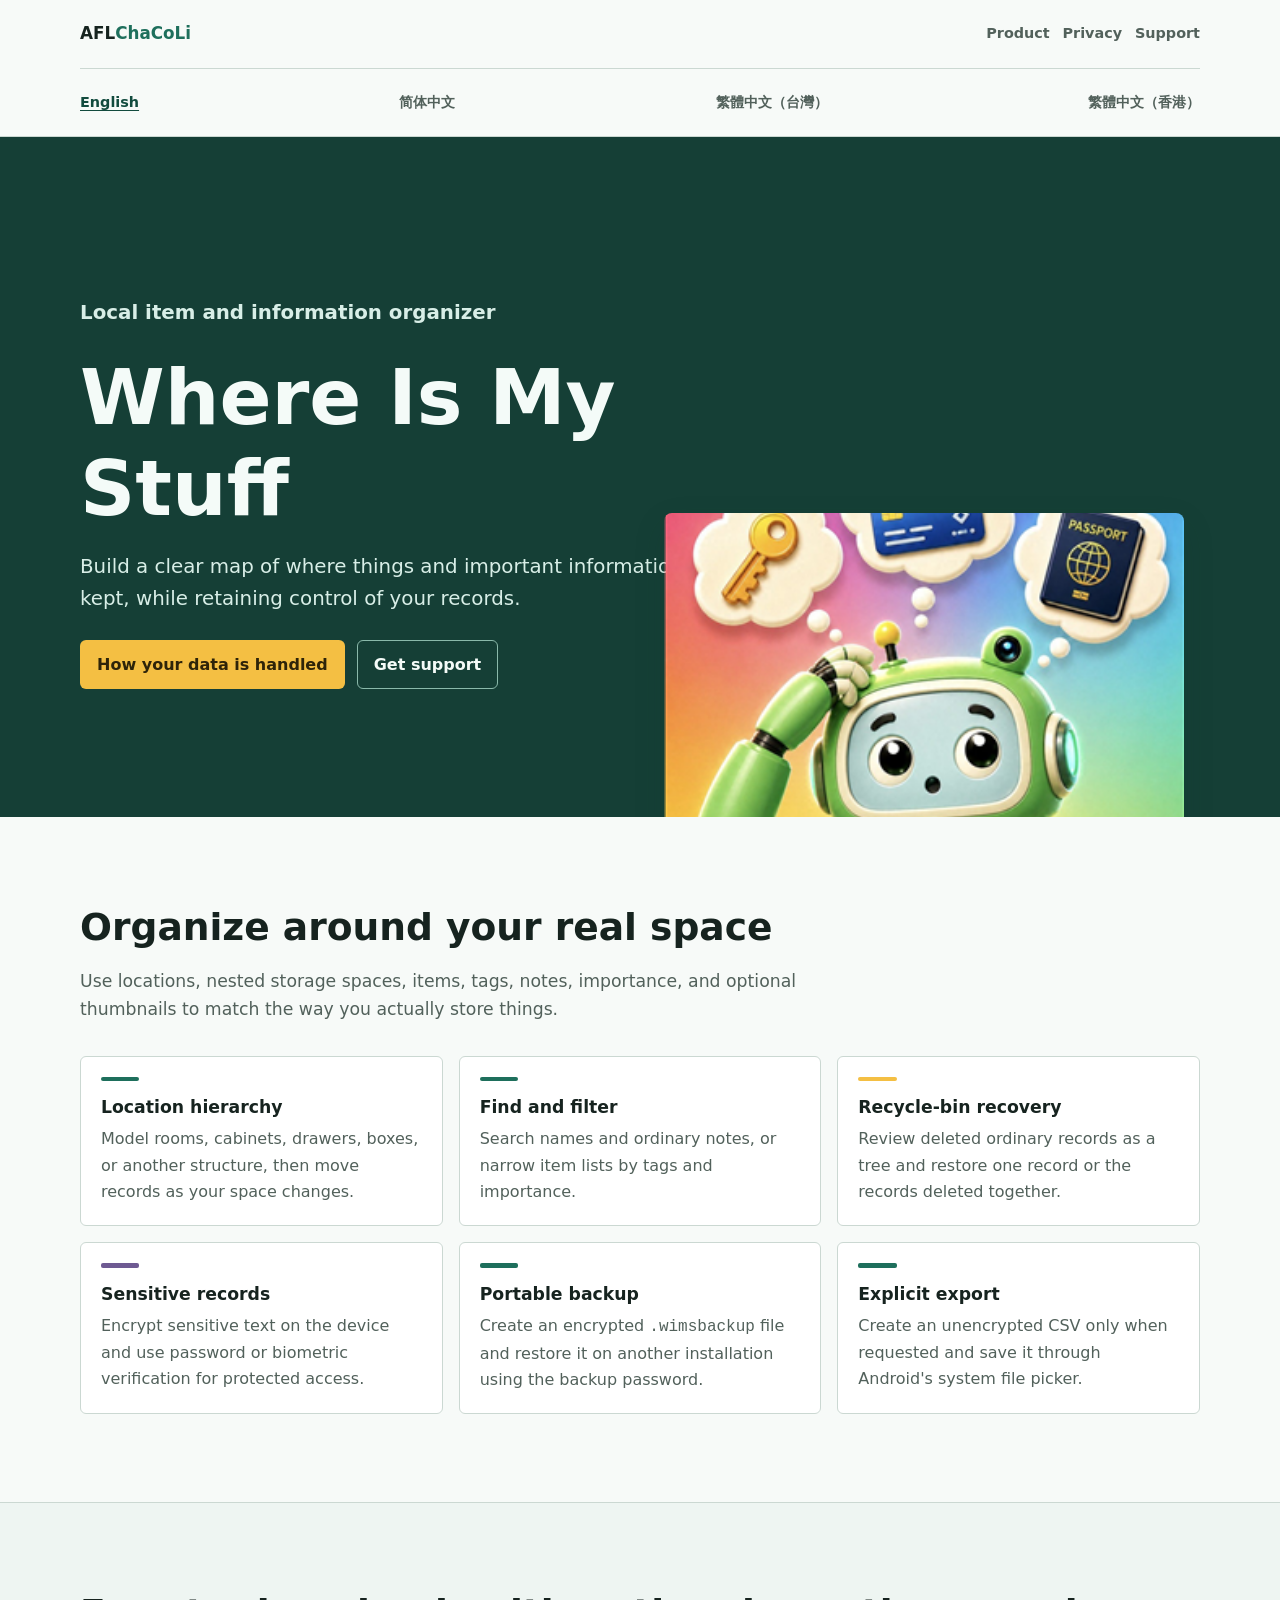
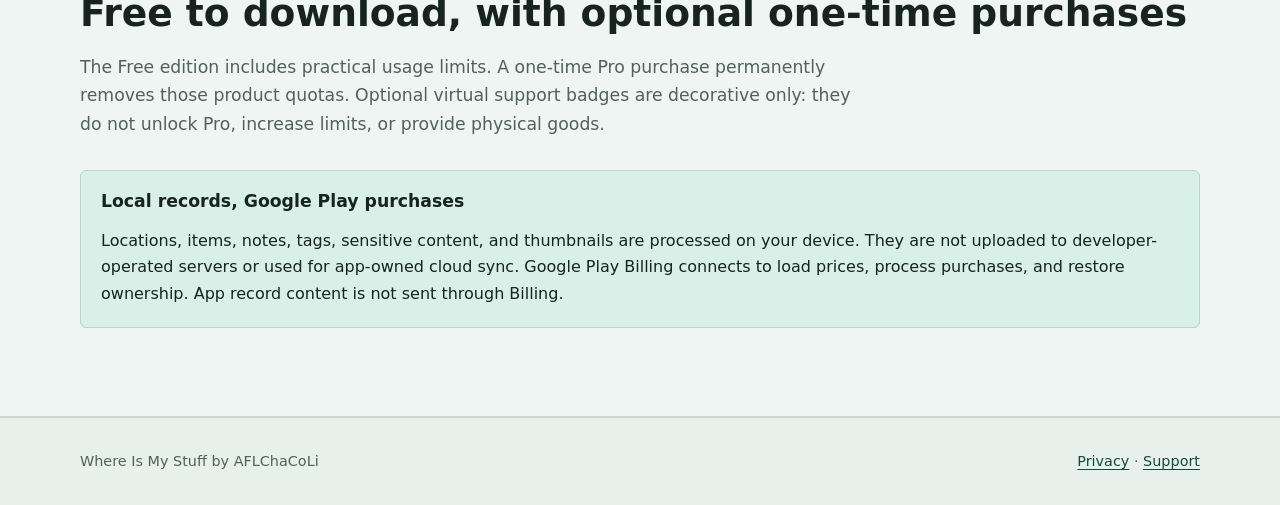
==== where-is-my-stuff/index.html @ 3d36f8be "site: publish AFLChaCoLi official website" ====
<!doctype html>
<html lang="en">
<head>
  <meta charset="utf-8">
  <meta name="viewport" content="width=device-width, initial-scale=1">
  <title>Where Is My Stuff — AFLChaCoLi</title>
  <meta name="description" content="Organize locations, items, and important information locally with sensitive-record protection.">
  <link rel="canonical" href="https://lzyfrank.github.io/aflchacoli/where-is-my-stuff/">
  <link rel="stylesheet" href="../assets/site.css?v=20260718">
</head>
<body class="page">
  <article class="locale locale-en" id="en" lang="en">
    <a class="skip-link" href="#product-main-en">Skip to content</a>
    <header class="site-header"><div class="header-inner"><a class="wordmark" href="../#en">AFL<span>ChaCoLi</span></a><nav class="site-nav" aria-label="Primary navigation"><a href="./#en">Product</a><a href="privacy/#en">Privacy</a><a href="support/#en">Support</a></nav></div><nav class="header-inner language-nav" aria-label="Language"><a href="#en" aria-current="true">English</a><a href="#zh-cn">简体中文</a><a href="#zh-tw">繁體中文（台灣）</a><a href="#zh-hk">繁體中文（香港）</a></nav></header>
    <main id="product-main-en" tabindex="-1">
      <section class="hero"><div class="hero-inner"><div class="hero-copy"><p class="eyebrow">Local item and information organizer</p><h1>Where Is My Stuff</h1><p>Build a clear map of where things and important information are kept, while retaining control of your records.</p><div class="actions"><a class="button" href="privacy/#en">How your data is handled</a><a class="button secondary" href="support/#en">Get support</a></div></div><img class="hero-art" src="../assets/where-is-my-stuff.png" width="320" height="320" alt="Where Is My Stuff app icon showing a friendly green robot thinking about stored items"></div></section>
      <section class="content"><h2>Organize around your real space</h2><p class="lede">Use locations, nested storage spaces, items, tags, notes, importance, and optional thumbnails to match the way you actually store things.</p><div class="feature-grid"><div class="feature"><h3>Location hierarchy</h3><p>Model rooms, cabinets, drawers, boxes, or another structure, then move records as your space changes.</p></div><div class="feature"><h3>Find and filter</h3><p>Search names and ordinary notes, or narrow item lists by tags and importance.</p></div><div class="feature warning"><h3>Recycle-bin recovery</h3><p>Review deleted ordinary records as a tree and restore one record or the records deleted together.</p></div><div class="feature sensitive"><h3>Sensitive records</h3><p>Encrypt sensitive text on the device and use password or biometric verification for protected access.</p></div><div class="feature"><h3>Portable backup</h3><p>Create an encrypted <code>.wimsbackup</code> file and restore it on another installation using the backup password.</p></div><div class="feature"><h3>Explicit export</h3><p>Create an unencrypted CSV only when requested and save it through Android's system file picker.</p></div></div></section>
      <section class="section-band"><div class="content"><h2>Free to download, with optional one-time purchases</h2><p class="lede">The Free edition includes practical usage limits. A one-time Pro purchase permanently removes those product quotas. Optional virtual support badges are decorative only: they do not unlock Pro, increase limits, or provide physical goods.</p><div class="callout"><h3>Local records, Google Play purchases</h3><p>Locations, items, notes, tags, sensitive content, and thumbnails are processed on your device. They are not uploaded to developer-operated servers or used for app-owned cloud sync. Google Play Billing connects to load prices, process purchases, and restore ownership. App record content is not sent through Billing.</p></div></div></section>
    </main>
    <footer class="site-footer"><div class="footer-inner"><p>Where Is My Stuff by AFLChaCoLi</p><p><a href="privacy/#en">Privacy</a> · <a href="support/#en">Support</a></p></div></footer>
  </article>

  <article class="locale" id="zh-cn" lang="zh-CN">
    <a class="skip-link" href="#product-main-zh-cn">跳到正文</a>
    <header class="site-header"><div class="header-inner"><a class="wordmark" href="../#zh-cn">AFL<span>ChaCoLi</span></a><nav class="site-nav" aria-label="主导航"><a href="./#zh-cn">产品</a><a href="privacy/#zh-cn">隐私政策</a><a href="support/#zh-cn">支持</a></nav></div><nav class="header-inner language-nav" aria-label="语言"><a href="#en">English</a><a href="#zh-cn" aria-current="true">简体中文</a><a href="#zh-tw">繁體中文（台灣）</a><a href="#zh-hk">繁體中文（香港）</a></nav></header>
    <main id="product-main-zh-cn" tabindex="-1"><section class="hero"><div class="hero-inner"><div class="hero-copy"><p class="eyebrow">本地物品与信息整理工具</p><h1>东西放哪了</h1><p>清楚记录实物和重要信息存放的位置，同时把记录的控制权留给自己。</p><div class="actions"><a class="button" href="privacy/#zh-cn">了解数据处理方式</a><a class="button secondary" href="support/#zh-cn">获取支持</a></div></div><img class="hero-art" src="../assets/where-is-my-stuff.png" width="320" height="320" alt="正在回想物品存放位置的绿色机器人 App 图标"></div></section>
      <section class="content"><h2>按照真实空间整理</h2><p class="lede">使用位置层级、条目、标签、备注、重要程度和可选缩略图，建立符合自己收纳方式的记录。</p><div class="feature-grid"><div class="feature"><h3>位置层级</h3><p>记录房间、柜子、抽屉和盒子，并在收纳变化后移动记录。</p></div><div class="feature"><h3>查找与筛选</h3><p>搜索名称和普通备注，或按标签及重要程度筛选条目。</p></div><div class="feature warning"><h3>回收站恢复</h3><p>以树形结构查看已删除的普通记录，逐项恢复或恢复本次一同删除的内容。</p></div><div class="feature sensitive"><h3>敏感记录</h3><p>在设备上加密敏感文字，并通过 App 密码或生物识别验证访问。</p></div><div class="feature"><h3>可迁移备份</h3><p>创建加密的 <code>.wimsbackup</code> 文件，并使用备份密码在其他安装中恢复。</p></div><div class="feature"><h3>主动导出</h3><p>仅在用户操作时创建明文 CSV，并通过 Android 系统文件选择器保存。</p></div></div></section>
      <section class="section-band"><div class="content"><h2>免费下载，可选一次性购买</h2><p class="lede">免费版提供可实际使用的基础额度。一次购买 Pro 可永久移除产品额度限制。虚拟支持徽章仅为装饰，不会解锁 Pro、增加额度或提供实物。</p><div class="callout"><h3>记录本地保存，购买由 Google Play 处理</h3><p>位置、条目、备注、标签、敏感内容和图片缩略图均由 App 在本机处理，不上传到开发者服务器，也不用于 App 自有云同步。Google Play Billing 联网查询价格、处理购买和恢复所有权；App 记录内容不会作为 Billing 参数发送。</p></div></div></section></main>
    <footer class="site-footer"><div class="footer-inner"><p>AFLChaCoLi 出品：东西放哪了</p><p><a href="privacy/#zh-cn">隐私政策</a> · <a href="support/#zh-cn">支持</a></p></div></footer>
  </article>

  <article class="locale" id="zh-tw" lang="zh-TW">
    <a class="skip-link" href="#product-main-zh-tw">跳至主要內容</a>
    <header class="site-header"><div class="header-inner"><a class="wordmark" href="../#zh-tw">AFL<span>ChaCoLi</span></a><nav class="site-nav" aria-label="主要導覽"><a href="./#zh-tw">產品</a><a href="privacy/#zh-tw">隱私權政策</a><a href="support/#zh-tw">支援</a></nav></div><nav class="header-inner language-nav" aria-label="語言"><a href="#en">English</a><a href="#zh-cn">简体中文</a><a href="#zh-tw" aria-current="true">繁體中文（台灣）</a><a href="#zh-hk">繁體中文（香港）</a></nav></header>
    <main id="product-main-zh-tw" tabindex="-1"><section class="hero"><div class="hero-inner"><div class="hero-copy"><p class="eyebrow">本機物品與資訊整理工具</p><h1>東西放哪了</h1><p>清楚記錄實體物品與重要資訊存放的位置，同時保留對記錄的控制。</p><div class="actions"><a class="button" href="privacy/#zh-tw">瞭解資料處理方式</a><a class="button secondary" href="support/#zh-tw">取得支援</a></div></div><img class="hero-art" src="../assets/where-is-my-stuff.png" width="320" height="320" alt="正在回想物品存放位置的綠色機器人 App 圖示"></div></section>
      <section class="content"><h2>依照真實空間整理</h2><p class="lede">使用位置層級、項目、標籤、備註、重要程度與可選的圖片縮圖，建立符合自己收納方式的記錄。</p><div class="feature-grid"><div class="feature"><h3>位置層級</h3><p>記錄房間、櫃子、抽屜與盒子，並在收納變動後移動記錄。</p></div><div class="feature"><h3>搜尋與篩選</h3><p>搜尋名稱與一般備註，或依標籤及重要程度篩選項目。</p></div><div class="feature warning"><h3>回收筒恢復</h3><p>以樹狀結構查看已刪除的一般記錄，逐項恢復或恢復本次一同刪除的內容。</p></div><div class="feature sensitive"><h3>敏感記錄</h3><p>在裝置上加密敏感文字，並透過 App 密碼或生物辨識驗證存取。</p></div><div class="feature"><h3>可移轉備份</h3><p>建立加密的 <code>.wimsbackup</code> 檔案，並使用備份密碼在其他安裝中恢復。</p></div><div class="feature"><h3>主動匯出</h3><p>僅在使用者操作時建立明文 CSV，並透過 Android 系統檔案選擇器儲存。</p></div></div></section>
      <section class="section-band"><div class="content"><h2>免費下載，可選擇一次性購買</h2><p class="lede">免費版提供可實際使用的基本額度。一次購買 Pro 可永久移除產品額度限制。虛擬支援徽章僅為裝飾，不會解鎖 Pro、增加額度或提供實體物品。</p><div class="callout"><h3>記錄儲存於本機，購買由 Google Play 處理</h3><p>位置、項目、備註、標籤、敏感內容及圖片縮圖均由 App 在本機處理，不會上傳至開發者伺服器，也不會用於 App 自有雲端同步。Google Play Billing 會連線查詢價格、處理購買及恢復所有權；App 記錄內容不會作為 Billing 參數傳送。</p></div></div></section></main>
    <footer class="site-footer"><div class="footer-inner"><p>AFLChaCoLi 出品：東西放哪了</p><p><a href="privacy/#zh-tw">隱私權政策</a> · <a href="support/#zh-tw">支援</a></p></div></footer>
  </article>

  <article class="locale" id="zh-hk" lang="zh-HK">
    <a class="skip-link" href="#product-main-zh-hk">跳至主要內容</a>
    <header class="site-header"><div class="header-inner"><a class="wordmark" href="../#zh-hk">AFL<span>ChaCoLi</span></a><nav class="site-nav" aria-label="主要導覽"><a href="./#zh-hk">產品</a><a href="privacy/#zh-hk">私隱政策</a><a href="support/#zh-hk">支援</a></nav></div><nav class="header-inner language-nav" aria-label="語言"><a href="#en">English</a><a href="#zh-cn">简体中文</a><a href="#zh-tw">繁體中文（台灣）</a><a href="#zh-hk" aria-current="true">繁體中文（香港）</a></nav></header>
    <main id="product-main-zh-hk" tabindex="-1"><section class="hero"><div class="hero-inner"><div class="hero-copy"><p class="eyebrow">本機物品與資料整理工具</p><h1>東西放哪了</h1><p>清楚記錄實物與重要資料存放的位置，同時保留對記錄的控制。</p><div class="actions"><a class="button" href="privacy/#zh-hk">了解資料處理方式</a><a class="button secondary" href="support/#zh-hk">取得支援</a></div></div><img class="hero-art" src="../assets/where-is-my-stuff.png" width="320" height="320" alt="正在回想物品存放位置的綠色機械人 App 圖示"></div></section>
      <section class="content"><h2>按照真實空間整理</h2><p class="lede">使用位置層級、項目、標籤、備註、重要程度及可選圖片縮圖，建立符合自己收納方式的記錄。</p><div class="feature-grid"><div class="feature"><h3>位置層級</h3><p>記錄房間、櫃、抽屜及盒，並在收納變動後移動記錄。</p></div><div class="feature"><h3>搜尋與篩選</h3><p>搜尋名稱及一般備註，或按標籤和重要程度篩選項目。</p></div><div class="feature warning"><h3>回收站恢復</h3><p>以樹狀結構查看已刪除的一般記錄，逐項恢復或恢復本次一同刪除的內容。</p></div><div class="feature sensitive"><h3>敏感記錄</h3><p>在裝置上加密敏感文字，並透過 App 密碼或生物識別驗證存取。</p></div><div class="feature"><h3>可轉移備份</h3><p>建立加密的 <code>.wimsbackup</code> 檔案，並使用備份密碼在其他安裝中恢復。</p></div><div class="feature"><h3>主動匯出</h3><p>只在用戶操作時建立明文 CSV，並透過 Android 系統檔案選擇器儲存。</p></div></div></section>
      <section class="section-band"><div class="content"><h2>免費下載，可選擇一次性購買</h2><p class="lede">免費版提供可實際使用的基本額度。一次購買 Pro 可永久移除產品額度限制。虛擬支援徽章只屬裝飾，不會解鎖 Pro、增加額度或提供實物。</p><div class="callout"><h3>記錄儲存於本機，購買由 Google Play 處理</h3><p>位置、項目、備註、標籤、敏感內容及圖片縮圖均由 App 在本機處理，不會上載至開發者伺服器，亦不會用作 App 自有雲端同步。Google Play Billing 會連線查詢價格、處理購買及恢復所有權；App 記錄內容不會作為 Billing 參數傳送。</p></div></div></section></main>
    <footer class="site-footer"><div class="footer-inner"><p>AFLChaCoLi 出品：東西放哪了</p><p><a href="privacy/#zh-hk">私隱政策</a> · <a href="support/#zh-hk">支援</a></p></div></footer>
  </article>
</body>
</html>
---- assets/site.css ----
:root {
  color-scheme: light;
  --ink: #16231f;
  --muted: #52615b;
  --brand: #1e6f5c;
  --brand-strong: #124b3e;
  --brand-soft: #d9f0e8;
  --surface: #ffffff;
  --surface-alt: #eef5f2;
  --line: #cbd8d2;
  --accent: #f4bf43;
  --sensitive: #6e5a92;
  --danger: #a92626;
  --shadow: 0 12px 32px rgba(16, 54, 44, 0.13);
}

* {
  box-sizing: border-box;
}

html {
  scroll-behavior: smooth;
}

body {
  margin: 0;
  background: #f7faf8;
  color: var(--ink);
  font-family: Inter, ui-sans-serif, system-ui, -apple-system, BlinkMacSystemFont, "Segoe UI", sans-serif;
  font-size: 16px;
  line-height: 1.65;
  letter-spacing: 0;
}

a {
  color: var(--brand-strong);
  text-decoration-thickness: 1px;
  text-underline-offset: 0.2em;
}

a:hover {
  color: var(--brand);
}

img {
  display: block;
  max-width: 100%;
}

.skip-link {
  position: absolute;
  top: -5rem;
  left: 1rem;
  z-index: 10;
  background: var(--surface);
  padding: 0.65rem 0.9rem;
  border: 2px solid var(--brand);
}

.skip-link:focus {
  top: 1rem;
}

.locale {
  display: none;
}

.locale-en {
  display: block;
}

.locale:target {
  display: block;
}

.locale:has(> main:target) {
  display: block;
}

.page:has(.locale:target) .locale-en:not(:target) {
  display: none;
}

.page:has(.locale > main:target) .locale-en:not(:has(> main:target)) {
  display: none;
}

.site-header {
  background: rgba(247, 250, 248, 0.96);
  border-bottom: 1px solid var(--line);
}

.header-inner,
.content,
.footer-inner {
  width: min(1120px, calc(100% - 2rem));
  margin-inline: auto;
}

.header-inner {
  min-height: 68px;
  display: flex;
  align-items: center;
  justify-content: space-between;
  gap: 1rem;
}

.wordmark {
  color: var(--ink);
  font-size: 1.05rem;
  font-weight: 760;
  text-decoration: none;
  white-space: nowrap;
}

.wordmark span {
  color: var(--brand);
}

.site-nav,
.language-nav {
  display: flex;
  align-items: center;
  flex-wrap: wrap;
  gap: 0.25rem 0.8rem;
}

.site-nav a,
.language-nav a {
  color: var(--muted);
  font-size: 0.9rem;
  font-weight: 650;
  text-decoration: none;
}

.language-nav {
  padding-block: 0.7rem;
  border-top: 1px solid var(--line);
}

.language-nav a[aria-current="true"] {
  color: var(--brand-strong);
  text-decoration: underline;
}

.hero {
  position: relative;
  min-height: min(680px, 78vh);
  overflow: hidden;
  background: #153f36;
  color: #f4fbf8;
}

.hero-inner {
  position: relative;
  z-index: 1;
  width: min(1120px, calc(100% - 2rem));
  min-height: inherit;
  margin-inline: auto;
  padding: clamp(4rem, 9vw, 7rem) 0 5rem;
  display: flex;
  flex-direction: column;
  justify-content: center;
  align-items: flex-start;
}

.hero-copy {
  width: min(650px, 64%);
}

.hero-art {
  position: absolute;
  right: clamp(-4rem, 2vw, 1rem);
  bottom: clamp(-3rem, -1vw, -1rem);
  width: clamp(300px, 41vw, 520px);
  aspect-ratio: 1;
  object-fit: cover;
  border-radius: 8px;
  box-shadow: var(--shadow);
}

.eyebrow {
  margin: 0 0 0.75rem;
  color: #a9e7d5;
  font-weight: 760;
}

h1,
h2,
h3 {
  margin-top: 0;
  line-height: 1.18;
  letter-spacing: 0;
}

h1 {
  margin-bottom: 1rem;
  font-size: clamp(2.4rem, 6vw, 4.9rem);
  font-weight: 820;
}

h2 {
  margin-bottom: 1rem;
  font-size: clamp(1.65rem, 3vw, 2.35rem);
}

h3 {
  margin-bottom: 0.55rem;
  font-size: 1.08rem;
}

.hero p {
  max-width: 62ch;
  margin: 0 0 1.5rem;
  color: #d8eee7;
  font-size: clamp(1.03rem, 2vw, 1.24rem);
}

.actions {
  display: flex;
  flex-wrap: wrap;
  gap: 0.75rem;
}

.button {
  display: inline-flex;
  min-height: 46px;
  align-items: center;
  justify-content: center;
  padding: 0.65rem 1rem;
  border: 1px solid transparent;
  border-radius: 6px;
  background: var(--accent);
  color: #2e2409;
  font-weight: 760;
  text-decoration: none;
}

.button.secondary {
  border-color: #8ab9aa;
  background: transparent;
  color: #f4fbf8;
}

.content {
  padding-block: clamp(3rem, 7vw, 5.5rem);
}

.content.narrow {
  width: min(820px, calc(100% - 2rem));
}

.section-band {
  background: var(--surface-alt);
  border-block: 1px solid var(--line);
}

.lede {
  max-width: 72ch;
  color: var(--muted);
  font-size: 1.08rem;
}

.feature-grid,
.link-grid,
.principle-grid {
  display: grid;
  grid-template-columns: repeat(3, minmax(0, 1fr));
  gap: 1rem;
  margin-top: 2rem;
}

.feature,
.link-card,
.principle {
  min-width: 0;
  padding: 1.25rem;
  border: 1px solid var(--line);
  border-radius: 6px;
  background: var(--surface);
}

.feature::before,
.principle::before {
  content: "";
  display: block;
  width: 2.4rem;
  height: 0.28rem;
  margin-bottom: 1rem;
  border-radius: 2px;
  background: var(--brand);
}

.feature.sensitive::before {
  background: var(--sensitive);
}

.feature.warning::before {
  background: var(--accent);
}

.feature p,
.link-card p,
.principle p {
  margin: 0;
  color: var(--muted);
}

.link-card {
  display: block;
  color: inherit;
  text-decoration: none;
}

.link-card:hover {
  border-color: var(--brand);
  color: inherit;
}

.page-title {
  padding: 4rem 0 3rem;
  background: #153f36;
  color: #f4fbf8;
}

.page-title h1 {
  max-width: 900px;
  font-size: clamp(2.1rem, 5vw, 3.8rem);
}

.page-title p {
  max-width: 70ch;
  margin: 0;
  color: #d8eee7;
}

.policy-meta {
  margin: 0 0 2rem;
  padding: 1rem;
  border-left: 4px solid var(--accent);
  background: #fff7df;
  color: #4c411f;
}

.content section + section {
  margin-top: 2.5rem;
  padding-top: 2rem;
  border-top: 1px solid var(--line);
}

.content li + li {
  margin-top: 0.4rem;
}

.callout {
  margin-top: 2rem;
  padding: 1.25rem;
  border: 1px solid #b7d5ca;
  border-radius: 6px;
  background: var(--brand-soft);
}

.callout p:last-child {
  margin-bottom: 0;
}

.site-footer {
  border-top: 1px solid var(--line);
  background: #e8f0ec;
}

.footer-inner {
  padding-block: 2rem;
  display: flex;
  align-items: flex-start;
  justify-content: space-between;
  gap: 1rem;
  color: var(--muted);
  font-size: 0.9rem;
}

.footer-inner p {
  margin: 0;
}

@media (max-width: 840px) {
  .header-inner,
  .footer-inner {
    align-items: flex-start;
    flex-direction: column;
    padding-block: 0.9rem;
  }

  .hero {
    min-height: 700px;
  }

  .hero-inner {
    justify-content: flex-start;
  }

  .hero-copy {
    width: 100%;
  }

  .hero-art {
    right: 1rem;
    bottom: -3rem;
    width: min(72vw, 390px);
    opacity: 0.88;
  }

  .feature-grid,
  .link-grid,
  .principle-grid {
    grid-template-columns: 1fr;
  }
}

@media (max-width: 480px) {
  body {
    font-size: 15px;
  }

  .header-inner,
  .content,
  .footer-inner,
  .hero-inner {
    width: min(100% - 1.25rem, 1120px);
  }

  .site-nav,
  .language-nav {
    gap: 0.35rem 0.7rem;
  }

  .hero {
    min-height: 670px;
  }

  .hero-art {
    right: -1.2rem;
    width: 82vw;
  }
}

@media (prefers-reduced-motion: reduce) {
  html {
    scroll-behavior: auto;
  }
}
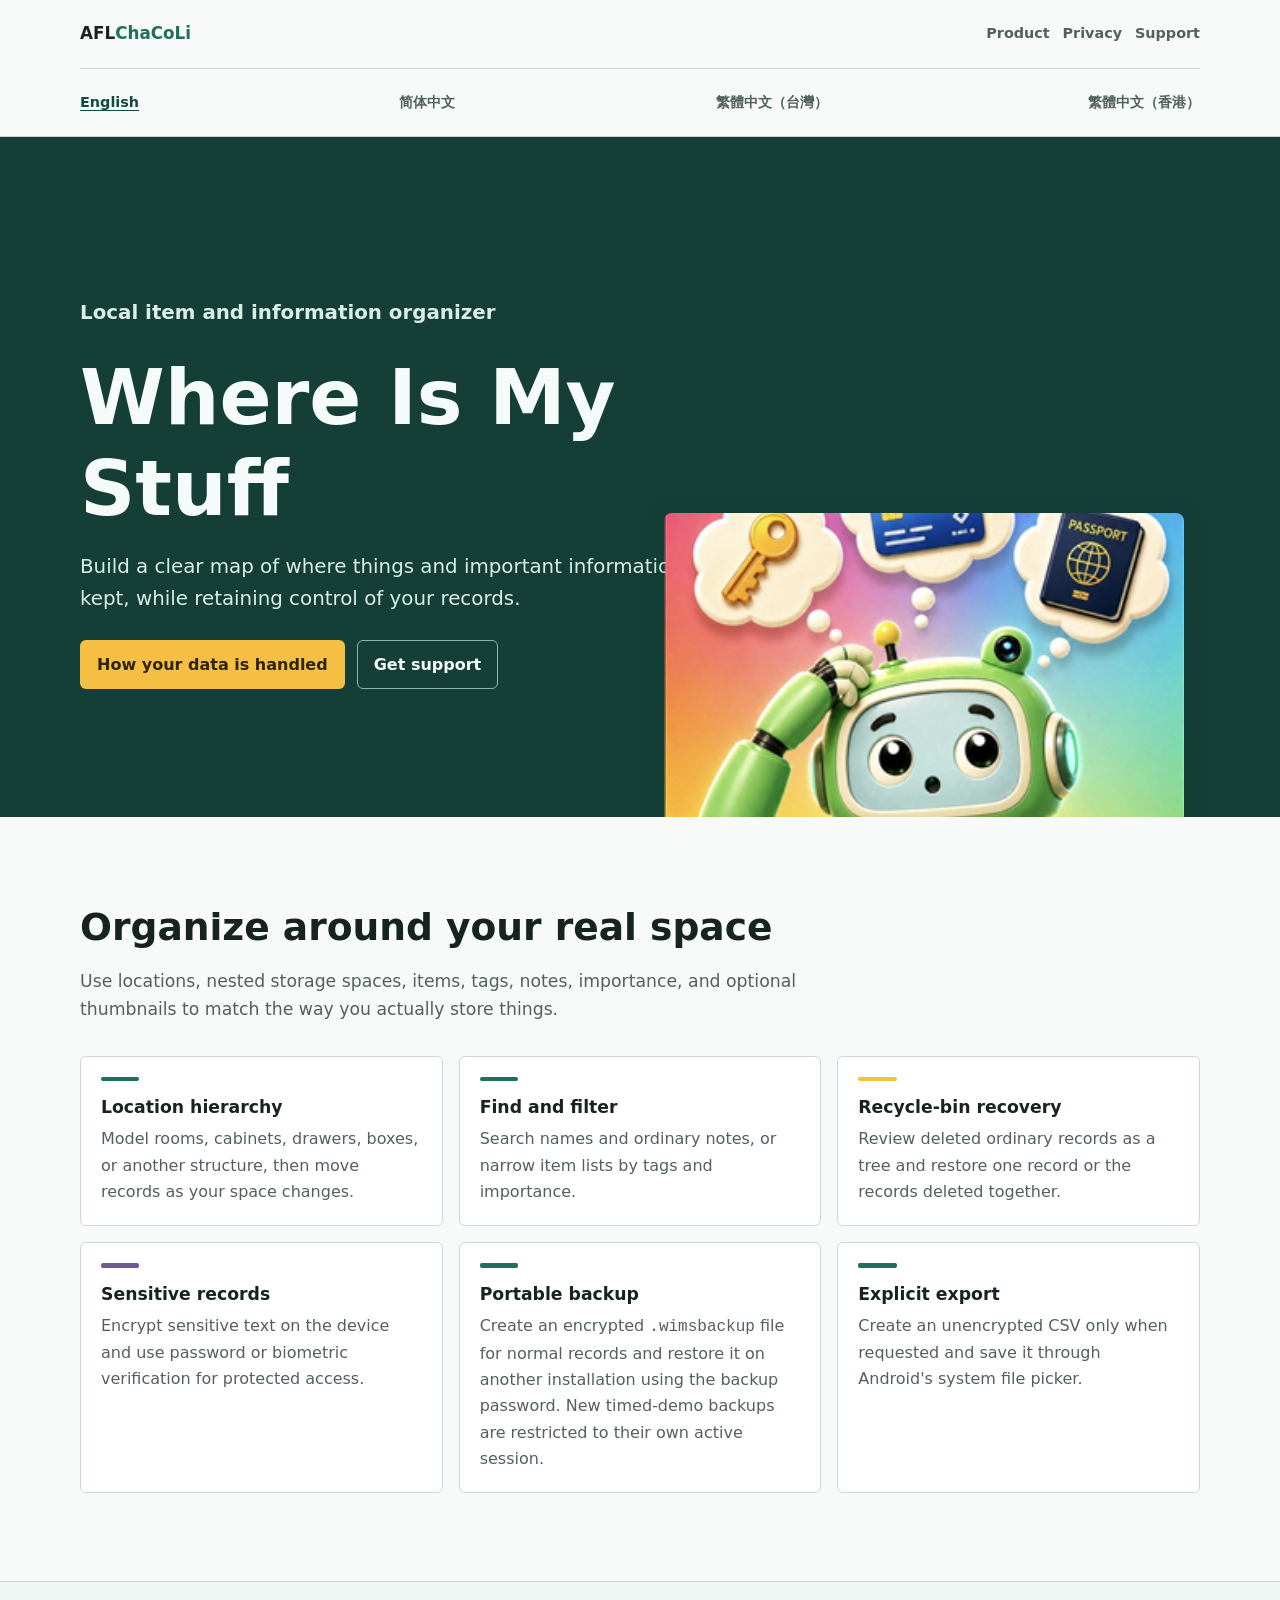
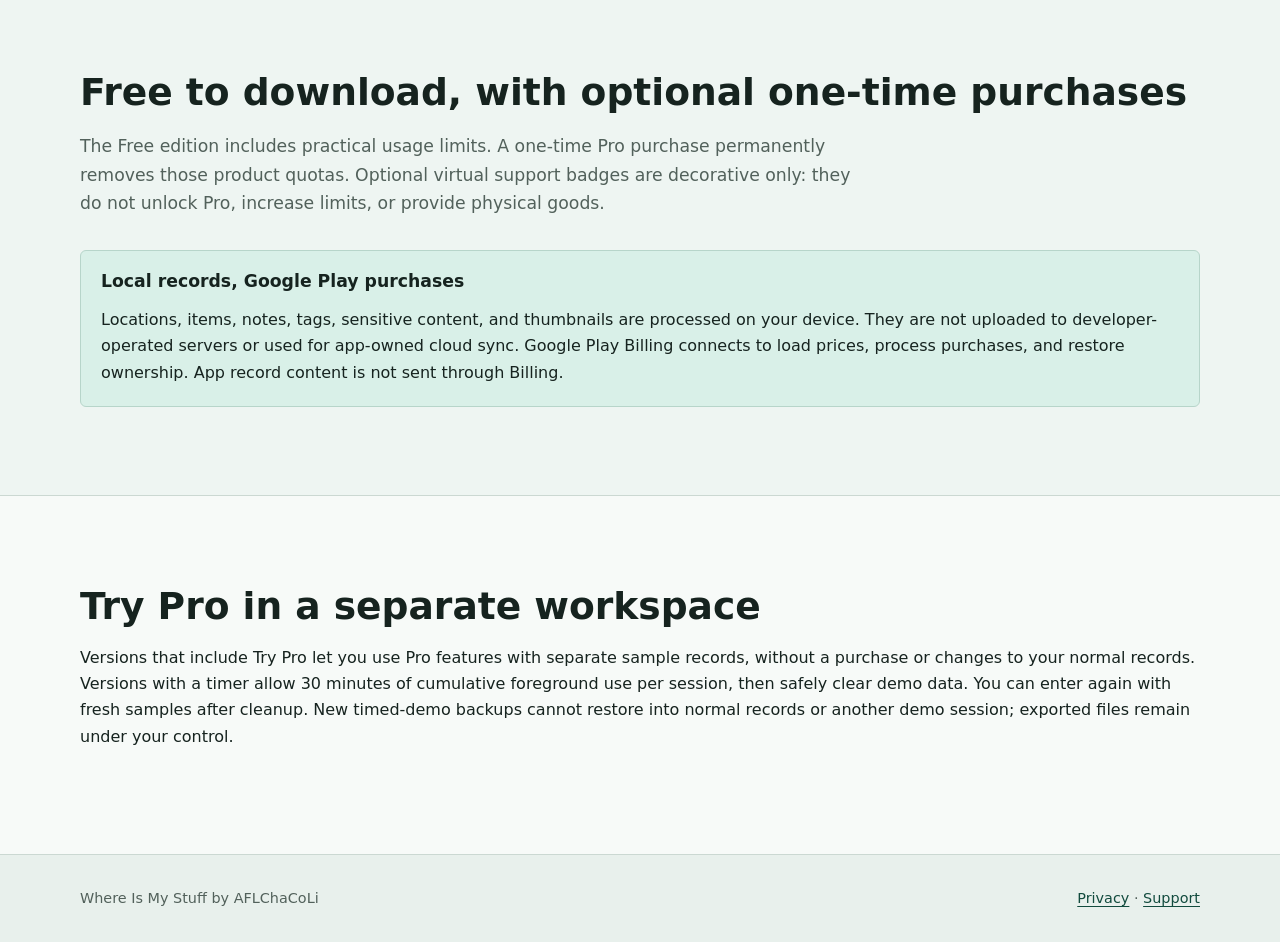
==== commit d11caf6e: "docs: clarify timed Pro demos and session-bound backups" ====
--- a/where-is-my-stuff/index.html
+++ b/where-is-my-stuff/index.html
@@ -14,8 +14,9 @@
     <header class="site-header"><div class="header-inner"><a class="wordmark" href="../#en">AFL<span>ChaCoLi</span></a><nav class="site-nav" aria-label="Primary navigation"><a href="./#en">Product</a><a href="privacy/#en">Privacy</a><a href="support/#en">Support</a></nav></div><nav class="header-inner language-nav" aria-label="Language"><a href="#en" aria-current="true">English</a><a href="#zh-cn">简体中文</a><a href="#zh-tw">繁體中文（台灣）</a><a href="#zh-hk">繁體中文（香港）</a></nav></header>
     <main id="product-main-en" tabindex="-1">
       <section class="hero"><div class="hero-inner"><div class="hero-copy"><p class="eyebrow">Local item and information organizer</p><h1>Where Is My Stuff</h1><p>Build a clear map of where things and important information are kept, while retaining control of your records.</p><div class="actions"><a class="button" href="privacy/#en">How your data is handled</a><a class="button secondary" href="support/#en">Get support</a></div></div><img class="hero-art" src="../assets/where-is-my-stuff.png" width="320" height="320" alt="Where Is My Stuff app icon showing a friendly green robot thinking about stored items"></div></section>
-      <section class="content"><h2>Organize around your real space</h2><p class="lede">Use locations, nested storage spaces, items, tags, notes, importance, and optional thumbnails to match the way you actually store things.</p><div class="feature-grid"><div class="feature"><h3>Location hierarchy</h3><p>Model rooms, cabinets, drawers, boxes, or another structure, then move records as your space changes.</p></div><div class="feature"><h3>Find and filter</h3><p>Search names and ordinary notes, or narrow item lists by tags and importance.</p></div><div class="feature warning"><h3>Recycle-bin recovery</h3><p>Review deleted ordinary records as a tree and restore one record or the records deleted together.</p></div><div class="feature sensitive"><h3>Sensitive records</h3><p>Encrypt sensitive text on the device and use password or biometric verification for protected access.</p></div><div class="feature"><h3>Portable backup</h3><p>Create an encrypted <code>.wimsbackup</code> file and restore it on another installation using the backup password.</p></div><div class="feature"><h3>Explicit export</h3><p>Create an unencrypted CSV only when requested and save it through Android's system file picker.</p></div></div></section>
+      <section class="content"><h2>Organize around your real space</h2><p class="lede">Use locations, nested storage spaces, items, tags, notes, importance, and optional thumbnails to match the way you actually store things.</p><div class="feature-grid"><div class="feature"><h3>Location hierarchy</h3><p>Model rooms, cabinets, drawers, boxes, or another structure, then move records as your space changes.</p></div><div class="feature"><h3>Find and filter</h3><p>Search names and ordinary notes, or narrow item lists by tags and importance.</p></div><div class="feature warning"><h3>Recycle-bin recovery</h3><p>Review deleted ordinary records as a tree and restore one record or the records deleted together.</p></div><div class="feature sensitive"><h3>Sensitive records</h3><p>Encrypt sensitive text on the device and use password or biometric verification for protected access.</p></div><div class="feature"><h3>Portable backup</h3><p>Create an encrypted <code>.wimsbackup</code> file for normal records and restore it on another installation using the backup password. New timed-demo backups are restricted to their own active session.</p></div><div class="feature"><h3>Explicit export</h3><p>Create an unencrypted CSV only when requested and save it through Android's system file picker.</p></div></div></section>
       <section class="section-band"><div class="content"><h2>Free to download, with optional one-time purchases</h2><p class="lede">The Free edition includes practical usage limits. A one-time Pro purchase permanently removes those product quotas. Optional virtual support badges are decorative only: they do not unlock Pro, increase limits, or provide physical goods.</p><div class="callout"><h3>Local records, Google Play purchases</h3><p>Locations, items, notes, tags, sensitive content, and thumbnails are processed on your device. They are not uploaded to developer-operated servers or used for app-owned cloud sync. Google Play Billing connects to load prices, process purchases, and restore ownership. App record content is not sent through Billing.</p></div></div></section>
+      <section class="content" id="demo-overview-en"><h2>Try Pro in a separate workspace</h2><p>Versions that include Try Pro let you use Pro features with separate sample records, without a purchase or changes to your normal records. Versions with a timer allow 30 minutes of cumulative foreground use per session, then safely clear demo data. You can enter again with fresh samples after cleanup. New timed-demo backups cannot restore into normal records or another demo session; exported files remain under your control.</p></section>
     </main>
     <footer class="site-footer"><div class="footer-inner"><p>Where Is My Stuff by AFLChaCoLi</p><p><a href="privacy/#en">Privacy</a> · <a href="support/#en">Support</a></p></div></footer>
   </article>
@@ -24,8 +25,9 @@
     <a class="skip-link" href="#product-main-zh-cn">跳到正文</a>
     <header class="site-header"><div class="header-inner"><a class="wordmark" href="../#zh-cn">AFL<span>ChaCoLi</span></a><nav class="site-nav" aria-label="主导航"><a href="./#zh-cn">产品</a><a href="privacy/#zh-cn">隐私政策</a><a href="support/#zh-cn">支持</a></nav></div><nav class="header-inner language-nav" aria-label="语言"><a href="#en">English</a><a href="#zh-cn" aria-current="true">简体中文</a><a href="#zh-tw">繁體中文（台灣）</a><a href="#zh-hk">繁體中文（香港）</a></nav></header>
     <main id="product-main-zh-cn" tabindex="-1"><section class="hero"><div class="hero-inner"><div class="hero-copy"><p class="eyebrow">本地物品与信息整理工具</p><h1>东西放哪了</h1><p>清楚记录实物和重要信息存放的位置，同时把记录的控制权留给自己。</p><div class="actions"><a class="button" href="privacy/#zh-cn">了解数据处理方式</a><a class="button secondary" href="support/#zh-cn">获取支持</a></div></div><img class="hero-art" src="../assets/where-is-my-stuff.png" width="320" height="320" alt="正在回想物品存放位置的绿色机器人 App 图标"></div></section>
-      <section class="content"><h2>按照真实空间整理</h2><p class="lede">使用位置层级、条目、标签、备注、重要程度和可选缩略图，建立符合自己收纳方式的记录。</p><div class="feature-grid"><div class="feature"><h3>位置层级</h3><p>记录房间、柜子、抽屉和盒子，并在收纳变化后移动记录。</p></div><div class="feature"><h3>查找与筛选</h3><p>搜索名称和普通备注，或按标签及重要程度筛选条目。</p></div><div class="feature warning"><h3>回收站恢复</h3><p>以树形结构查看已删除的普通记录，逐项恢复或恢复本次一同删除的内容。</p></div><div class="feature sensitive"><h3>敏感记录</h3><p>在设备上加密敏感文字，并通过 App 密码或生物识别验证访问。</p></div><div class="feature"><h3>可迁移备份</h3><p>创建加密的 <code>.wimsbackup</code> 文件，并使用备份密码在其他安装中恢复。</p></div><div class="feature"><h3>主动导出</h3><p>仅在用户操作时创建明文 CSV，并通过 Android 系统文件选择器保存。</p></div></div></section>
-      <section class="section-band"><div class="content"><h2>免费下载，可选一次性购买</h2><p class="lede">免费版提供可实际使用的基础额度。一次购买 Pro 可永久移除产品额度限制。虚拟支持徽章仅为装饰，不会解锁 Pro、增加额度或提供实物。</p><div class="callout"><h3>记录本地保存，购买由 Google Play 处理</h3><p>位置、条目、备注、标签、敏感内容和图片缩略图均由 App 在本机处理，不上传到开发者服务器，也不用于 App 自有云同步。Google Play Billing 联网查询价格、处理购买和恢复所有权；App 记录内容不会作为 Billing 参数发送。</p></div></div></section></main>
+      <section class="content"><h2>按照真实空间整理</h2><p class="lede">使用位置层级、条目、标签、备注、重要程度和可选缩略图，建立符合自己收纳方式的记录。</p><div class="feature-grid"><div class="feature"><h3>位置层级</h3><p>记录房间、柜子、抽屉和盒子，并在收纳变化后移动记录。</p></div><div class="feature"><h3>查找与筛选</h3><p>搜索名称和普通备注，或按标签及重要程度筛选条目。</p></div><div class="feature warning"><h3>回收站恢复</h3><p>以树形结构查看已删除的普通记录，逐项恢复或恢复本次一同删除的内容。</p></div><div class="feature sensitive"><h3>敏感记录</h3><p>在设备上加密敏感文字，并通过 App 密码或生物识别验证访问。</p></div><div class="feature"><h3>可迁移备份</h3><p>为正式记录创建加密的 <code>.wimsbackup</code> 文件，并使用备份密码在其他安装中恢复。新限时体验备份仅限生成它的同一轮未到期体验使用。</p></div><div class="feature"><h3>主动导出</h3><p>仅在用户操作时创建明文 CSV，并通过 Android 系统文件选择器保存。</p></div></div></section>
+      <section class="section-band"><div class="content"><h2>免费下载，可选一次性购买</h2><p class="lede">免费版提供可实际使用的基础额度。一次购买 Pro 可永久移除产品额度限制。虚拟支持徽章仅为装饰，不会解锁 Pro、增加额度或提供实物。</p><div class="callout"><h3>记录本地保存，购买由 Google Play 处理</h3><p>位置、条目、备注、标签、敏感内容和图片缩略图均由 App 在本机处理，不上传到开发者服务器，也不用于 App 自有云同步。Google Play Billing 联网查询价格、处理购买和恢复所有权；App 记录内容不会作为 Billing 参数发送。</p></div></div></section>
+      <section class="content" id="demo-overview-zh-cn"><h2>在独立空间中体验 Pro</h2><p>提供“体验 Pro”的版本，可在独立样例空间中使用 Pro 功能，无需购买，不改变正式记录。带计时器的版本每轮累计前台使用 30 分钟，到期安全清理体验数据；清理成功后可重新进入并创建新样例。新限时体验备份不能恢复到正式空间或另一轮体验；已导出的文件仍由你自行管理。</p></section></main>
     <footer class="site-footer"><div class="footer-inner"><p>AFLChaCoLi 出品：东西放哪了</p><p><a href="privacy/#zh-cn">隐私政策</a> · <a href="support/#zh-cn">支持</a></p></div></footer>
   </article>
 
@@ -33,8 +35,9 @@
     <a class="skip-link" href="#product-main-zh-tw">跳至主要內容</a>
     <header class="site-header"><div class="header-inner"><a class="wordmark" href="../#zh-tw">AFL<span>ChaCoLi</span></a><nav class="site-nav" aria-label="主要導覽"><a href="./#zh-tw">產品</a><a href="privacy/#zh-tw">隱私權政策</a><a href="support/#zh-tw">支援</a></nav></div><nav class="header-inner language-nav" aria-label="語言"><a href="#en">English</a><a href="#zh-cn">简体中文</a><a href="#zh-tw" aria-current="true">繁體中文（台灣）</a><a href="#zh-hk">繁體中文（香港）</a></nav></header>
     <main id="product-main-zh-tw" tabindex="-1"><section class="hero"><div class="hero-inner"><div class="hero-copy"><p class="eyebrow">本機物品與資訊整理工具</p><h1>東西放哪了</h1><p>清楚記錄實體物品與重要資訊存放的位置，同時保留對記錄的控制。</p><div class="actions"><a class="button" href="privacy/#zh-tw">瞭解資料處理方式</a><a class="button secondary" href="support/#zh-tw">取得支援</a></div></div><img class="hero-art" src="../assets/where-is-my-stuff.png" width="320" height="320" alt="正在回想物品存放位置的綠色機器人 App 圖示"></div></section>
-      <section class="content"><h2>依照真實空間整理</h2><p class="lede">使用位置層級、項目、標籤、備註、重要程度與可選的圖片縮圖，建立符合自己收納方式的記錄。</p><div class="feature-grid"><div class="feature"><h3>位置層級</h3><p>記錄房間、櫃子、抽屜與盒子，並在收納變動後移動記錄。</p></div><div class="feature"><h3>搜尋與篩選</h3><p>搜尋名稱與一般備註，或依標籤及重要程度篩選項目。</p></div><div class="feature warning"><h3>回收筒恢復</h3><p>以樹狀結構查看已刪除的一般記錄，逐項恢復或恢復本次一同刪除的內容。</p></div><div class="feature sensitive"><h3>敏感記錄</h3><p>在裝置上加密敏感文字，並透過 App 密碼或生物辨識驗證存取。</p></div><div class="feature"><h3>可移轉備份</h3><p>建立加密的 <code>.wimsbackup</code> 檔案，並使用備份密碼在其他安裝中恢復。</p></div><div class="feature"><h3>主動匯出</h3><p>僅在使用者操作時建立明文 CSV，並透過 Android 系統檔案選擇器儲存。</p></div></div></section>
-      <section class="section-band"><div class="content"><h2>免費下載，可選擇一次性購買</h2><p class="lede">免費版提供可實際使用的基本額度。一次購買 Pro 可永久移除產品額度限制。虛擬支援徽章僅為裝飾，不會解鎖 Pro、增加額度或提供實體物品。</p><div class="callout"><h3>記錄儲存於本機，購買由 Google Play 處理</h3><p>位置、項目、備註、標籤、敏感內容及圖片縮圖均由 App 在本機處理，不會上傳至開發者伺服器，也不會用於 App 自有雲端同步。Google Play Billing 會連線查詢價格、處理購買及恢復所有權；App 記錄內容不會作為 Billing 參數傳送。</p></div></div></section></main>
+      <section class="content"><h2>依照真實空間整理</h2><p class="lede">使用位置層級、項目、標籤、備註、重要程度與可選的圖片縮圖，建立符合自己收納方式的記錄。</p><div class="feature-grid"><div class="feature"><h3>位置層級</h3><p>記錄房間、櫃子、抽屜與盒子，並在收納變動後移動記錄。</p></div><div class="feature"><h3>搜尋與篩選</h3><p>搜尋名稱與一般備註，或依標籤及重要程度篩選項目。</p></div><div class="feature warning"><h3>回收筒恢復</h3><p>以樹狀結構查看已刪除的一般記錄，逐項恢復或恢復本次一同刪除的內容。</p></div><div class="feature sensitive"><h3>敏感記錄</h3><p>在裝置上加密敏感文字，並透過 App 密碼或生物辨識驗證存取。</p></div><div class="feature"><h3>可移轉備份</h3><p>為正式記錄建立加密的 <code>.wimsbackup</code> 檔案，並使用備份密碼在其他安裝中恢復。新限時體驗備份僅限產生它的同一輪未到期體驗使用。</p></div><div class="feature"><h3>主動匯出</h3><p>僅在使用者操作時建立明文 CSV，並透過 Android 系統檔案選擇器儲存。</p></div></div></section>
+      <section class="section-band"><div class="content"><h2>免費下載，可選擇一次性購買</h2><p class="lede">免費版提供可實際使用的基本額度。一次購買 Pro 可永久移除產品額度限制。虛擬支援徽章僅為裝飾，不會解鎖 Pro、增加額度或提供實體物品。</p><div class="callout"><h3>記錄儲存於本機，購買由 Google Play 處理</h3><p>位置、項目、備註、標籤、敏感內容及圖片縮圖均由 App 在本機處理，不會上傳至開發者伺服器，也不會用於 App 自有雲端同步。Google Play Billing 會連線查詢價格、處理購買及恢復所有權；App 記錄內容不會作為 Billing 參數傳送。</p></div></div></section>
+      <section class="content" id="demo-overview-zh-tw"><h2>在獨立空間中體驗 Pro</h2><p>提供「體驗 Pro」的版本，可在獨立範例空間中使用 Pro 功能，無須購買，不變更正式記錄。帶計時器的版本每輪累計前景使用 30 分鐘，到期安全清理體驗資料；清理成功後可重新進入並建立新範例。新限時體驗備份不能還原到正式空間或另一輪體驗；已匯出的檔案仍由你自行管理。</p></section></main>
     <footer class="site-footer"><div class="footer-inner"><p>AFLChaCoLi 出品：東西放哪了</p><p><a href="privacy/#zh-tw">隱私權政策</a> · <a href="support/#zh-tw">支援</a></p></div></footer>
   </article>
 
@@ -42,8 +45,9 @@
     <a class="skip-link" href="#product-main-zh-hk">跳至主要內容</a>
     <header class="site-header"><div class="header-inner"><a class="wordmark" href="../#zh-hk">AFL<span>ChaCoLi</span></a><nav class="site-nav" aria-label="主要導覽"><a href="./#zh-hk">產品</a><a href="privacy/#zh-hk">私隱政策</a><a href="support/#zh-hk">支援</a></nav></div><nav class="header-inner language-nav" aria-label="語言"><a href="#en">English</a><a href="#zh-cn">简体中文</a><a href="#zh-tw">繁體中文（台灣）</a><a href="#zh-hk" aria-current="true">繁體中文（香港）</a></nav></header>
     <main id="product-main-zh-hk" tabindex="-1"><section class="hero"><div class="hero-inner"><div class="hero-copy"><p class="eyebrow">本機物品與資料整理工具</p><h1>東西放哪了</h1><p>清楚記錄實物與重要資料存放的位置，同時保留對記錄的控制。</p><div class="actions"><a class="button" href="privacy/#zh-hk">了解資料處理方式</a><a class="button secondary" href="support/#zh-hk">取得支援</a></div></div><img class="hero-art" src="../assets/where-is-my-stuff.png" width="320" height="320" alt="正在回想物品存放位置的綠色機械人 App 圖示"></div></section>
-      <section class="content"><h2>按照真實空間整理</h2><p class="lede">使用位置層級、項目、標籤、備註、重要程度及可選圖片縮圖，建立符合自己收納方式的記錄。</p><div class="feature-grid"><div class="feature"><h3>位置層級</h3><p>記錄房間、櫃、抽屜及盒，並在收納變動後移動記錄。</p></div><div class="feature"><h3>搜尋與篩選</h3><p>搜尋名稱及一般備註，或按標籤和重要程度篩選項目。</p></div><div class="feature warning"><h3>回收站恢復</h3><p>以樹狀結構查看已刪除的一般記錄，逐項恢復或恢復本次一同刪除的內容。</p></div><div class="feature sensitive"><h3>敏感記錄</h3><p>在裝置上加密敏感文字，並透過 App 密碼或生物識別驗證存取。</p></div><div class="feature"><h3>可轉移備份</h3><p>建立加密的 <code>.wimsbackup</code> 檔案，並使用備份密碼在其他安裝中恢復。</p></div><div class="feature"><h3>主動匯出</h3><p>只在用戶操作時建立明文 CSV，並透過 Android 系統檔案選擇器儲存。</p></div></div></section>
-      <section class="section-band"><div class="content"><h2>免費下載，可選擇一次性購買</h2><p class="lede">免費版提供可實際使用的基本額度。一次購買 Pro 可永久移除產品額度限制。虛擬支援徽章只屬裝飾，不會解鎖 Pro、增加額度或提供實物。</p><div class="callout"><h3>記錄儲存於本機，購買由 Google Play 處理</h3><p>位置、項目、備註、標籤、敏感內容及圖片縮圖均由 App 在本機處理，不會上載至開發者伺服器，亦不會用作 App 自有雲端同步。Google Play Billing 會連線查詢價格、處理購買及恢復所有權；App 記錄內容不會作為 Billing 參數傳送。</p></div></div></section></main>
+      <section class="content"><h2>按照真實空間整理</h2><p class="lede">使用位置層級、項目、標籤、備註、重要程度及可選圖片縮圖，建立符合自己收納方式的記錄。</p><div class="feature-grid"><div class="feature"><h3>位置層級</h3><p>記錄房間、櫃、抽屜及盒，並在收納變動後移動記錄。</p></div><div class="feature"><h3>搜尋與篩選</h3><p>搜尋名稱及一般備註，或按標籤和重要程度篩選項目。</p></div><div class="feature warning"><h3>回收站恢復</h3><p>以樹狀結構查看已刪除的一般記錄，逐項恢復或恢復本次一同刪除的內容。</p></div><div class="feature sensitive"><h3>敏感記錄</h3><p>在裝置上加密敏感文字，並透過 App 密碼或生物識別驗證存取。</p></div><div class="feature"><h3>可轉移備份</h3><p>為正式記錄建立加密的 <code>.wimsbackup</code> 檔案，並使用備份密碼在其他安裝中恢復。新限時體驗備份只限產生它的同一輪未到期體驗使用。</p></div><div class="feature"><h3>主動匯出</h3><p>只在用戶操作時建立明文 CSV，並透過 Android 系統檔案選擇器儲存。</p></div></div></section>
+      <section class="section-band"><div class="content"><h2>免費下載，可選擇一次性購買</h2><p class="lede">免費版提供可實際使用的基本額度。一次購買 Pro 可永久移除產品額度限制。虛擬支援徽章只屬裝飾，不會解鎖 Pro、增加額度或提供實物。</p><div class="callout"><h3>記錄儲存於本機，購買由 Google Play 處理</h3><p>位置、項目、備註、標籤、敏感內容及圖片縮圖均由 App 在本機處理，不會上載至開發者伺服器，亦不會用作 App 自有雲端同步。Google Play Billing 會連線查詢價格、處理購買及恢復所有權；App 記錄內容不會作為 Billing 參數傳送。</p></div></div></section>
+      <section class="content" id="demo-overview-zh-hk"><h2>在獨立空間中體驗 Pro</h2><p>提供「體驗 Pro」的版本，可在獨立範例空間中使用 Pro 功能，毋須購買，不變更正式記錄。帶計時器的版本每輪累計前景使用 30 分鐘，到期安全清理體驗資料；清理成功後可重新進入並建立新範例。新限時體驗備份不能還原到正式空間或另一輪體驗；已匯出的檔案仍由你自行管理。</p></section></main>
     <footer class="site-footer"><div class="footer-inner"><p>AFLChaCoLi 出品：東西放哪了</p><p><a href="privacy/#zh-hk">私隱政策</a> · <a href="support/#zh-hk">支援</a></p></div></footer>
   </article>
 </body>
